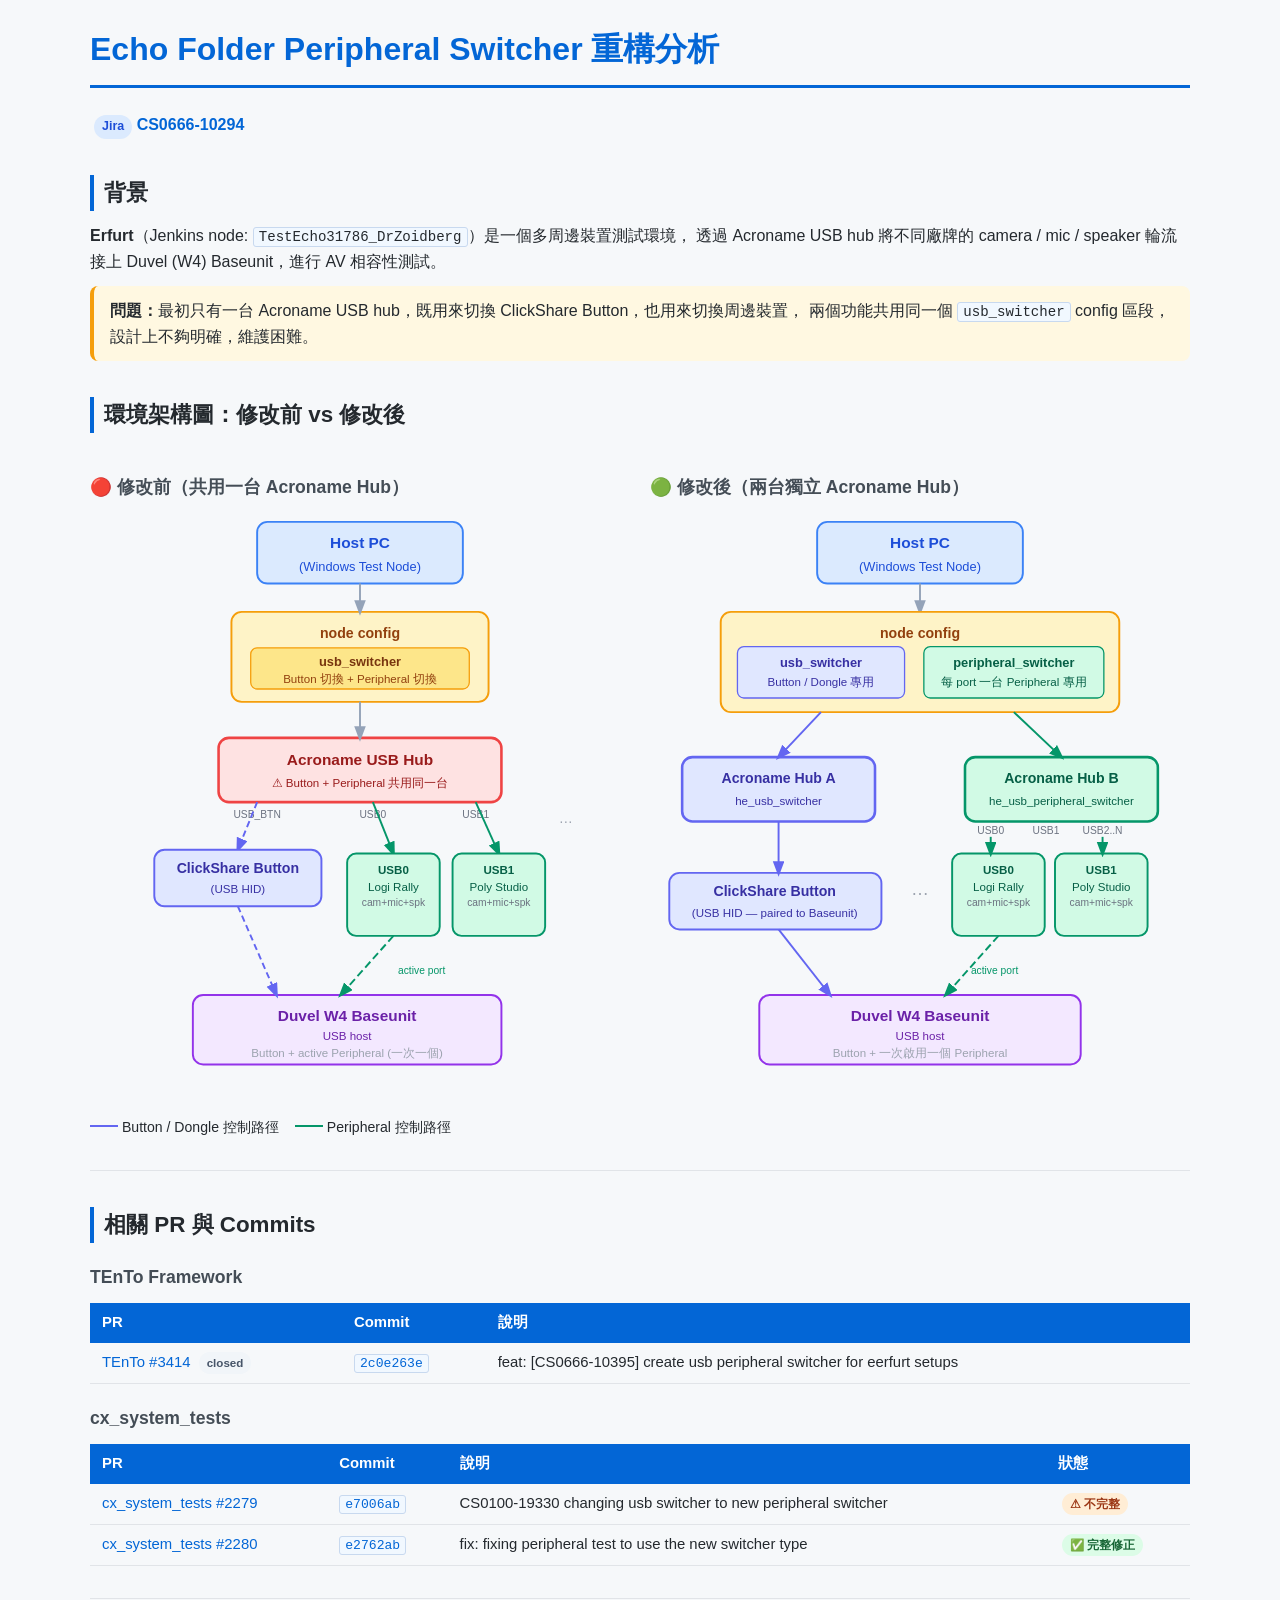
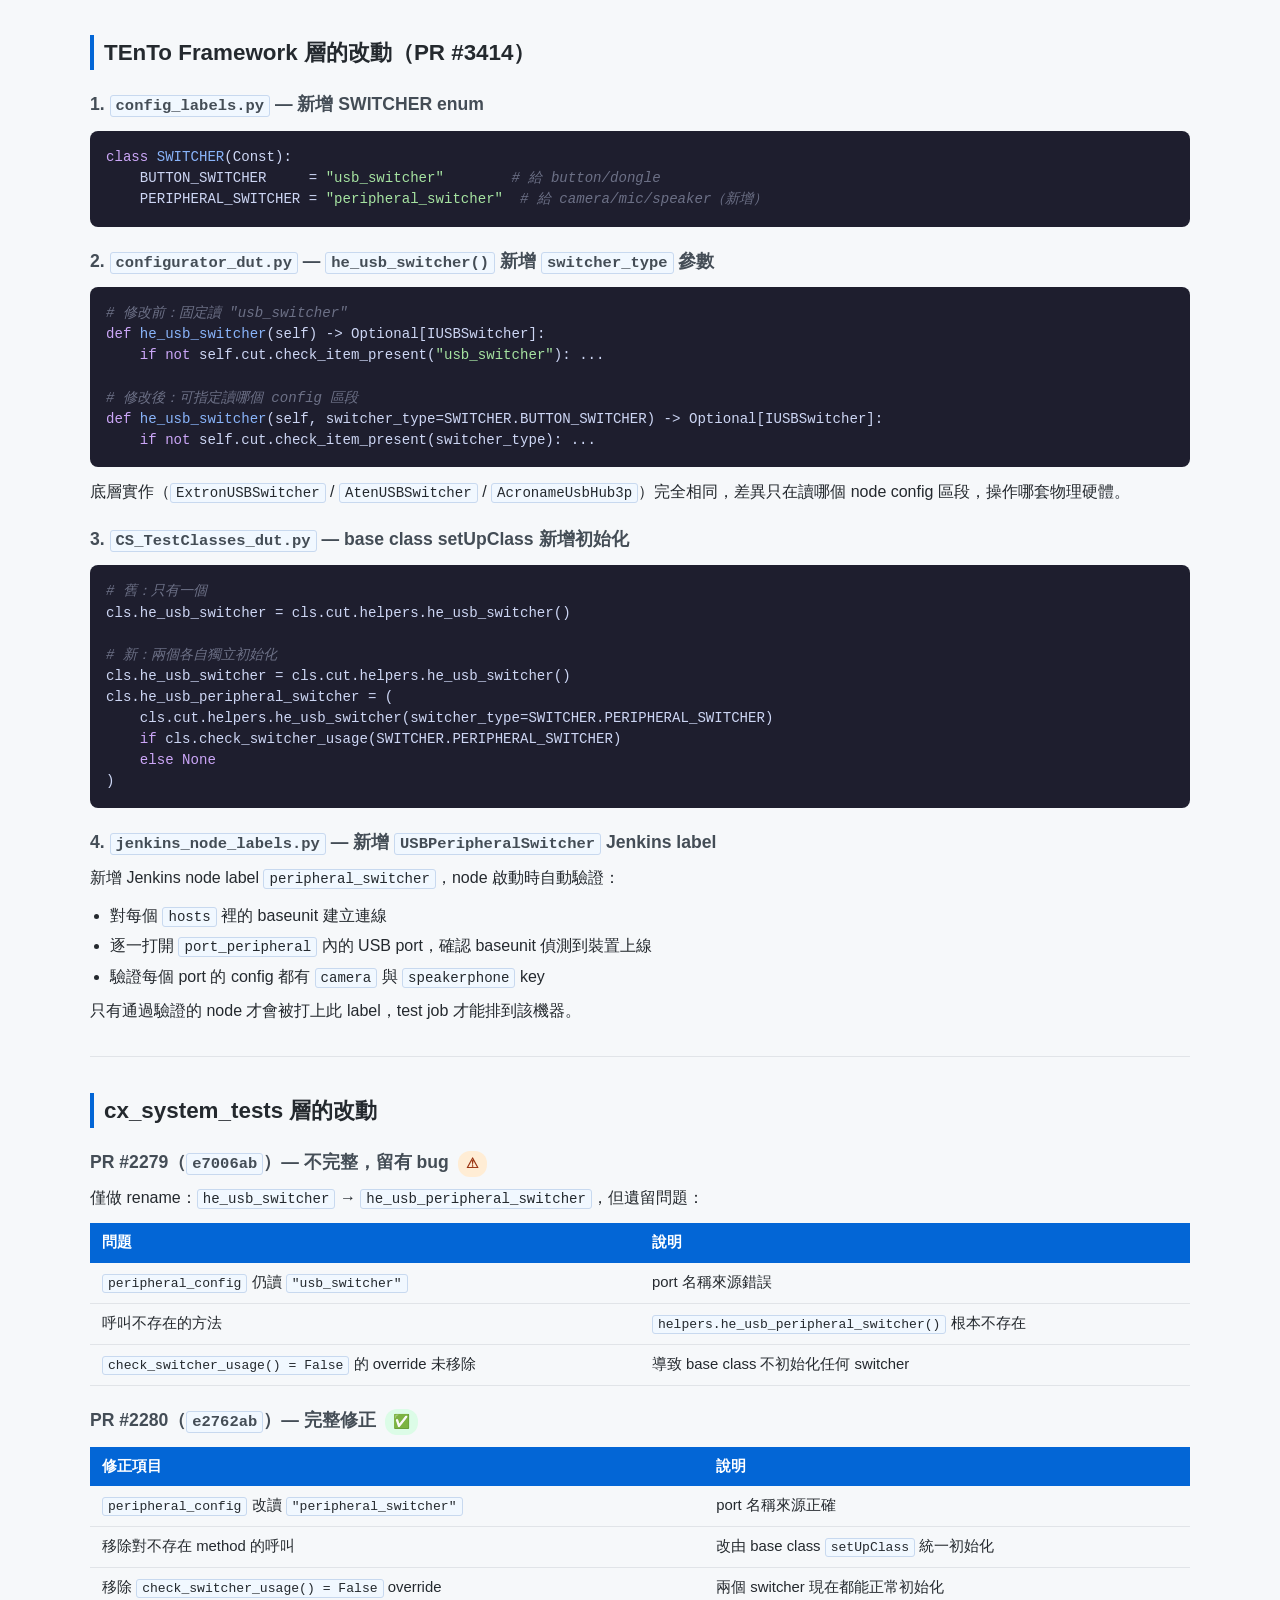
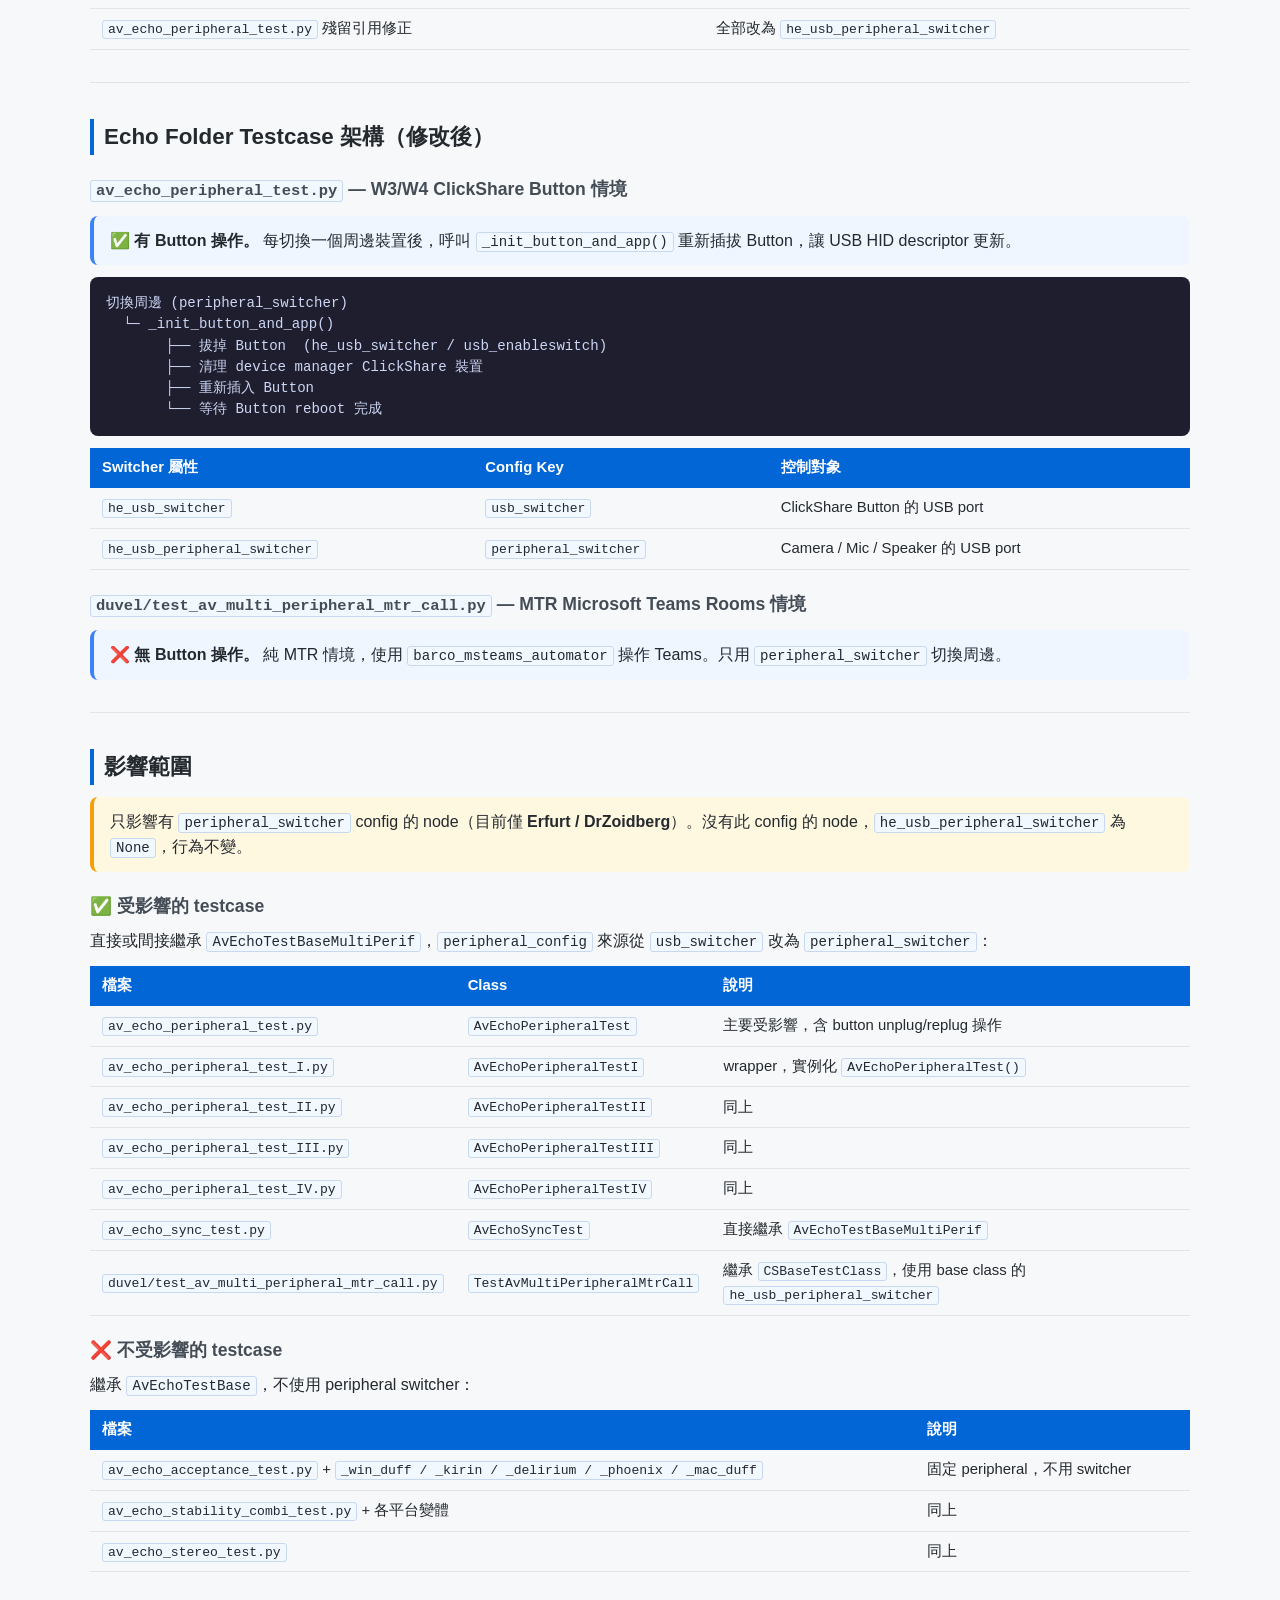
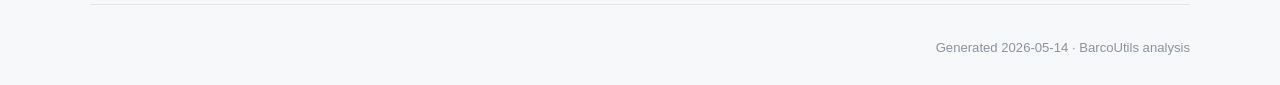
==== doc/Echo_Erfurt.html @ 79c42130 "add doc folder with Echo Erfurt peripheral switcher analysis" ====
<!DOCTYPE html>
<html lang="zh-Hant">
<head>
<meta charset="UTF-8">
<meta name="viewport" content="width=device-width, initial-scale=1.0">
<title>Echo Folder Peripheral Switcher 重構分析</title>
<style>
  * { box-sizing: border-box; margin: 0; padding: 0; }
  body { font-family: -apple-system, BlinkMacSystemFont, "Segoe UI", Roboto, sans-serif; background: #f6f8fa; color: #24292e; line-height: 1.6; padding: 24px; }
  .container { max-width: 1100px; margin: 0 auto; }
  h1 { font-size: 2rem; font-weight: 700; border-bottom: 3px solid #0366d6; padding-bottom: 10px; margin-bottom: 24px; color: #0366d6; }
  h2 { font-size: 1.4rem; font-weight: 600; margin: 36px 0 12px; color: #24292e; border-left: 4px solid #0366d6; padding-left: 10px; }
  h3 { font-size: 1.1rem; font-weight: 600; margin: 20px 0 8px; color: #444d56; }
  p { margin-bottom: 10px; }
  a { color: #0366d6; text-decoration: none; }
  a:hover { text-decoration: underline; }
  code { font-family: "SFMono-Regular", Consolas, monospace; background: #f1f8ff; border: 1px solid #c8d9ef; border-radius: 3px; padding: 1px 5px; font-size: 0.88em; }
  pre { background: #1e1e2e; color: #cdd6f4; border-radius: 8px; padding: 16px; overflow-x: auto; margin: 12px 0; font-size: 0.88em; line-height: 1.5; }
  pre code { background: none; border: none; color: inherit; padding: 0; font-size: inherit; }
  .kw { color: #cba6f7; } .cm { color: #6c7086; font-style: italic; } .st { color: #a6e3a1; } .fn { color: #89b4fa; }

  /* Tables */
  table { width: 100%; border-collapse: collapse; margin: 12px 0; font-size: 0.93em; }
  th { background: #0366d6; color: #fff; padding: 8px 12px; text-align: left; }
  td { padding: 8px 12px; border-bottom: 1px solid #e1e4e8; }
  tr:nth-child(even) td { background: #f6f8fa; }
  tr:hover td { background: #f0f4f8; }

  /* Badges */
  .badge { display: inline-block; padding: 2px 8px; border-radius: 12px; font-size: 0.78em; font-weight: 600; margin-left: 4px; }
  .badge-blue { background: #dbeafe; color: #1d4ed8; }
  .badge-green { background: #dcfce7; color: #166534; }
  .badge-red { background: #fee2e2; color: #991b1b; }
  .badge-orange { background: #ffedd5; color: #9a3412; }
  .badge-gray { background: #f1f5f9; color: #475569; }

  /* Alert boxes */
  .alert { border-radius: 8px; padding: 12px 16px; margin: 12px 0; border-left: 4px solid; }
  .alert-warn { background: #fff8e1; border-color: #f59e0b; }
  .alert-info { background: #eff6ff; border-color: #3b82f6; }
  .alert-success { background: #f0fdf4; border-color: #22c55e; }
  .alert-error { background: #fef2f2; border-color: #ef4444; }

  hr { border: none; border-top: 1px solid #e1e4e8; margin: 32px 0; }

  /* Diagram wrapper */
  .diagram-row { display: flex; gap: 20px; margin: 20px 0; flex-wrap: wrap; }
  .diagram-box { flex: 1; min-width: 300px; }

  /* SVG diagrams */
  svg text { font-family: -apple-system, BlinkMacSystemFont, "Segoe UI", Roboto, sans-serif; }
</style>
</head>
<body>
<div class="container">

<h1>Echo Folder Peripheral Switcher 重構分析</h1>
<p style="margin-bottom:20px;">
  <span class="badge badge-blue">Jira</span>
  <a href="https://barco-nv.atlassian.net/browse/CS0666-10294" target="_blank"><strong>CS0666-10294</strong></a>
</p>

<!-- ═══════════════════════════════════════════════════════ BACKGROUND -->
<h2>背景</h2>
<p>
  <strong>Erfurt</strong>（Jenkins node: <code>TestEcho31786_DrZoidberg</code>）是一個多周邊裝置測試環境，
  透過 Acroname USB hub 將不同廠牌的 camera / mic / speaker 輪流接上 Duvel (W4) Baseunit，進行 AV 相容性測試。
</p>
<div class="alert alert-warn">
  <strong>問題：</strong>最初只有一台 Acroname USB hub，既用來切換 ClickShare Button，也用來切換周邊裝置，
  兩個功能共用同一個 <code>usb_switcher</code> config 區段，設計上不夠明確，維護困難。
</div>

<!-- ═══════════════════════════════════════════════════════ DIAGRAMS -->
<h2>環境架構圖：修改前 vs 修改後</h2>
<div class="diagram-row">

  <!-- OLD -->
  <div class="diagram-box">
    <h3>🔴 修改前（共用一台 Acroname Hub）</h3>
    <svg width="100%" viewBox="0 0 420 450" xmlns="http://www.w3.org/2000/svg">
      <defs>
        <marker id="arr" markerWidth="8" markerHeight="8" refX="6" refY="3" orient="auto"><path d="M0,0 L0,6 L8,3 z" fill="#94a3b8"/></marker>
        <marker id="arr2" markerWidth="8" markerHeight="8" refX="6" refY="3" orient="auto"><path d="M0,0 L0,6 L8,3 z" fill="#6366f1"/></marker>
        <marker id="arr3" markerWidth="8" markerHeight="8" refX="6" refY="3" orient="auto"><path d="M0,0 L0,6 L8,3 z" fill="#059669"/></marker>
      </defs>

      <!-- Host PC -->
      <rect x="130" y="10" width="160" height="48" rx="8" fill="#dbeafe" stroke="#3b82f6" stroke-width="1.5"/>
      <text x="210" y="30" text-anchor="middle" font-size="12" font-weight="600" fill="#1d4ed8">Host PC</text>
      <text x="210" y="48" text-anchor="middle" font-size="10" fill="#1d4ed8">(Windows Test Node)</text>

      <!-- Node Config -->
      <rect x="110" y="80" width="200" height="70" rx="8" fill="#fef3c7" stroke="#f59e0b" stroke-width="1.5"/>
      <text x="210" y="100" text-anchor="middle" font-size="11" font-weight="600" fill="#92400e">node config</text>
      <rect x="125" y="108" width="170" height="32" rx="5" fill="#fde68a" stroke="#f59e0b" stroke-width="1"/>
      <text x="210" y="122" text-anchor="middle" font-size="10" font-weight="700" fill="#78350f">usb_switcher</text>
      <text x="210" y="135" text-anchor="middle" font-size="9" fill="#92400e">Button 切換 + Peripheral 切換</text>
      <line x1="210" y1="58" x2="210" y2="80" stroke="#94a3b8" stroke-width="1.5" marker-end="url(#arr)"/>

      <!-- Acroname Hub (shared) -->
      <rect x="100" y="178" width="220" height="50" rx="8" fill="#fee2e2" stroke="#ef4444" stroke-width="2"/>
      <text x="210" y="199" text-anchor="middle" font-size="12" font-weight="700" fill="#991b1b">Acroname USB Hub</text>
      <text x="210" y="216" text-anchor="middle" font-size="9" fill="#991b1b">⚠ Button + Peripheral 共用同一台</text>
      <line x1="210" y1="150" x2="210" y2="178" stroke="#94a3b8" stroke-width="1.5" marker-end="url(#arr)"/>

      <!-- Port labels on hub -->
      <text x="130" y="240" text-anchor="middle" font-size="8" fill="#6b7280">USB_BTN</text>
      <text x="220" y="240" text-anchor="middle" font-size="8" fill="#6b7280">USB0</text>
      <text x="300" y="240" text-anchor="middle" font-size="8" fill="#6b7280">USB1</text>
      <text x="370" y="244" text-anchor="middle" font-size="11" fill="#9ca3af">…</text>

      <!-- Hub -> Button -->
      <line x1="130" y1="228" x2="115" y2="265" stroke="#6366f1" stroke-width="1.5" stroke-dasharray="5,3" marker-end="url(#arr2)"/>
      <!-- Hub -> USB0 -->
      <line x1="220" y1="228" x2="236" y2="268" stroke="#059669" stroke-width="1.5" marker-end="url(#arr3)"/>
      <!-- Hub -> USB1 -->
      <line x1="300" y1="228" x2="318" y2="268" stroke="#059669" stroke-width="1.5" marker-end="url(#arr3)"/>

      <!-- ClickShare Button -->
      <rect x="50" y="265" width="130" height="44" rx="8" fill="#e0e7ff" stroke="#6366f1" stroke-width="1.5"/>
      <text x="115" y="283" text-anchor="middle" font-size="11" font-weight="600" fill="#3730a3">ClickShare Button</text>
      <text x="115" y="299" text-anchor="middle" font-size="9" fill="#3730a3">(USB HID)</text>

      <!-- Peripheral USB0 — Logi Rally -->
      <rect x="200" y="268" width="72" height="64" rx="7" fill="#d1fae5" stroke="#059669" stroke-width="1.5"/>
      <text x="236" y="284" text-anchor="middle" font-size="9" font-weight="700" fill="#065f46">USB0</text>
      <text x="236" y="297" text-anchor="middle" font-size="9" fill="#065f46">Logi Rally</text>
      <text x="236" y="309" text-anchor="middle" font-size="8" fill="#6b7280">cam+mic+spk</text>

      <!-- Peripheral USB1 — Poly Studio -->
      <rect x="282" y="268" width="72" height="64" rx="7" fill="#d1fae5" stroke="#059669" stroke-width="1.5"/>
      <text x="318" y="284" text-anchor="middle" font-size="9" font-weight="700" fill="#065f46">USB1</text>
      <text x="318" y="297" text-anchor="middle" font-size="9" fill="#065f46">Poly Studio</text>
      <text x="318" y="309" text-anchor="middle" font-size="8" fill="#6b7280">cam+mic+spk</text>

      <!-- Duvel Baseunit -->
      <rect x="80" y="378" width="240" height="54" rx="8" fill="#f3e8ff" stroke="#9333ea" stroke-width="1.5"/>
      <text x="200" y="398" text-anchor="middle" font-size="12" font-weight="600" fill="#6b21a8">Duvel W4 Baseunit</text>
      <text x="200" y="413" text-anchor="middle" font-size="9" fill="#6b21a8">USB host</text>
      <text x="200" y="426" text-anchor="middle" font-size="9" fill="#9ca3af">Button + active Peripheral (一次一個)</text>

      <!-- Button -> Duvel -->
      <line x1="115" y1="309" x2="145" y2="378" stroke="#6366f1" stroke-width="1.5" stroke-dasharray="5,3" marker-end="url(#arr2)"/>
      <!-- Active Peripheral -> Duvel (only one at a time) -->
      <line x1="236" y1="332" x2="195" y2="378" stroke="#059669" stroke-width="1.5" stroke-dasharray="6,3" marker-end="url(#arr3)"/>
      <text x="258" y="362" text-anchor="middle" font-size="8" fill="#059669">active port</text>
    </svg>
  </div>

  <!-- NEW -->
  <div class="diagram-box">
    <h3>🟢 修改後（兩台獨立 Acroname Hub）</h3>
    <svg width="100%" viewBox="0 0 420 450" xmlns="http://www.w3.org/2000/svg">
      <defs>
        <marker id="arrN" markerWidth="8" markerHeight="8" refX="6" refY="3" orient="auto"><path d="M0,0 L0,6 L8,3 z" fill="#94a3b8"/></marker>
        <marker id="arrB" markerWidth="8" markerHeight="8" refX="6" refY="3" orient="auto"><path d="M0,0 L0,6 L8,3 z" fill="#6366f1"/></marker>
        <marker id="arrP" markerWidth="8" markerHeight="8" refX="6" refY="3" orient="auto"><path d="M0,0 L0,6 L8,3 z" fill="#059669"/></marker>
      </defs>

      <!-- Host PC -->
      <rect x="130" y="10" width="160" height="48" rx="8" fill="#dbeafe" stroke="#3b82f6" stroke-width="1.5"/>
      <text x="210" y="30" text-anchor="middle" font-size="12" font-weight="600" fill="#1d4ed8">Host PC</text>
      <text x="210" y="48" text-anchor="middle" font-size="10" fill="#1d4ed8">(Windows Test Node)</text>
      <line x1="210" y1="58" x2="210" y2="80" stroke="#94a3b8" stroke-width="1.5" marker-end="url(#arrN)"/>

      <!-- Node Config box -->
      <rect x="55" y="80" width="310" height="78" rx="8" fill="#fef3c7" stroke="#f59e0b" stroke-width="1.5"/>
      <text x="210" y="100" text-anchor="middle" font-size="11" font-weight="600" fill="#92400e">node config</text>
      <rect x="68" y="107" width="130" height="40" rx="5" fill="#e0e7ff" stroke="#6366f1" stroke-width="1"/>
      <text x="133" y="123" text-anchor="middle" font-size="10" font-weight="700" fill="#3730a3">usb_switcher</text>
      <text x="133" y="138" text-anchor="middle" font-size="9" fill="#3730a3">Button / Dongle 專用</text>
      <rect x="213" y="107" width="140" height="40" rx="5" fill="#d1fae5" stroke="#059669" stroke-width="1"/>
      <text x="283" y="123" text-anchor="middle" font-size="10" font-weight="700" fill="#065f46">peripheral_switcher</text>
      <text x="283" y="138" text-anchor="middle" font-size="9" fill="#065f46">每 port 一台 Peripheral 專用</text>

      <!-- Button Hub -->
      <rect x="25" y="193" width="150" height="50" rx="8" fill="#e0e7ff" stroke="#6366f1" stroke-width="2"/>
      <text x="100" y="213" text-anchor="middle" font-size="11" font-weight="700" fill="#3730a3">Acroname Hub A</text>
      <text x="100" y="230" text-anchor="middle" font-size="9" fill="#3730a3">he_usb_switcher</text>
      <line x1="133" y1="158" x2="100" y2="193" stroke="#6366f1" stroke-width="1.5" marker-end="url(#arrB)"/>

      <!-- Peripheral Hub -->
      <rect x="245" y="193" width="150" height="50" rx="8" fill="#d1fae5" stroke="#059669" stroke-width="2"/>
      <text x="320" y="213" text-anchor="middle" font-size="11" font-weight="700" fill="#065f46">Acroname Hub B</text>
      <text x="320" y="230" text-anchor="middle" font-size="9" fill="#065f46">he_usb_peripheral_switcher</text>
      <line x1="283" y1="158" x2="320" y2="193" stroke="#059669" stroke-width="1.5" marker-end="url(#arrP)"/>

      <!-- Port label on hub B -->
      <text x="265" y="253" text-anchor="middle" font-size="8" fill="#6b7280">USB0</text>
      <text x="308" y="253" text-anchor="middle" font-size="8" fill="#6b7280">USB1</text>
      <text x="352" y="253" text-anchor="middle" font-size="8" fill="#6b7280">USB2..N</text>

      <!-- ClickShare Button -->
      <rect x="15" y="283" width="165" height="44" rx="8" fill="#e0e7ff" stroke="#6366f1" stroke-width="1.5"/>
      <text x="97" y="301" text-anchor="middle" font-size="11" font-weight="600" fill="#3730a3">ClickShare Button</text>
      <text x="97" y="317" text-anchor="middle" font-size="9" fill="#3730a3">(USB HID — paired to Baseunit)</text>
      <line x1="100" y1="243" x2="100" y2="283" stroke="#6366f1" stroke-width="1.5" marker-end="url(#arrB)"/>

      <!-- Peripheral USB0 — Logi Rally -->
      <rect x="235" y="268" width="72" height="64" rx="7" fill="#d1fae5" stroke="#059669" stroke-width="1.5"/>
      <text x="271" y="284" text-anchor="middle" font-size="9" font-weight="700" fill="#065f46">USB0</text>
      <text x="271" y="297" text-anchor="middle" font-size="9" fill="#065f46">Logi Rally</text>
      <text x="271" y="309" text-anchor="middle" font-size="8" fill="#6b7280">cam+mic+spk</text>
      <line x1="265" y1="255" x2="265" y2="268" stroke="#059669" stroke-width="1.5" marker-end="url(#arrP)"/>

      <!-- Peripheral USB1 — Poly Studio -->
      <rect x="315" y="268" width="72" height="64" rx="7" fill="#d1fae5" stroke="#059669" stroke-width="1.5"/>
      <text x="351" y="284" text-anchor="middle" font-size="9" font-weight="700" fill="#065f46">USB1</text>
      <text x="351" y="297" text-anchor="middle" font-size="9" fill="#065f46">Poly Studio</text>
      <text x="351" y="309" text-anchor="middle" font-size="8" fill="#6b7280">cam+mic+spk</text>
      <!-- dots for more ports -->
      <text x="210" y="300" text-anchor="middle" font-size="14" fill="#9ca3af">…</text>
      <line x1="352" y1="255" x2="352" y2="268" stroke="#059669" stroke-width="1.5" marker-end="url(#arrP)"/>

      <!-- Duvel Baseunit -->
      <rect x="85" y="378" width="250" height="54" rx="8" fill="#f3e8ff" stroke="#9333ea" stroke-width="1.5"/>
      <text x="210" y="398" text-anchor="middle" font-size="12" font-weight="600" fill="#6b21a8">Duvel W4 Baseunit</text>
      <text x="210" y="413" text-anchor="middle" font-size="9" fill="#6b21a8">USB host</text>
      <text x="210" y="426" text-anchor="middle" font-size="9" fill="#9ca3af">Button + 一次啟用一個 Peripheral</text>

      <!-- Button -> Duvel -->
      <line x1="100" y1="327" x2="140" y2="378" stroke="#6366f1" stroke-width="1.5" marker-end="url(#arrB)"/>
      <!-- Active Peripheral -> Duvel (only one at a time) -->
      <line x1="271" y1="332" x2="230" y2="378" stroke="#059669" stroke-width="1.5" stroke-dasharray="6,3" marker-end="url(#arrP)"/>
      <text x="268" y="362" text-anchor="middle" font-size="8" fill="#059669">active port</text>
    </svg>
  </div>
</div>

<!-- Legend -->
<div style="display:flex; gap:16px; flex-wrap:wrap; font-size:0.88em; margin-bottom:8px;">
  <span><svg width="28" height="12"><line x1="0" y1="6" x2="28" y2="6" stroke="#6366f1" stroke-width="2"/></svg> Button / Dongle 控制路徑</span>
  <span><svg width="28" height="12"><line x1="0" y1="6" x2="28" y2="6" stroke="#059669" stroke-width="2"/></svg> Peripheral 控制路徑</span>
</div>

<hr>

<!-- ═══════════════════════════════════════════════════════ PRS -->
<h2>相關 PR 與 Commits</h2>

<h3>TEnTo Framework</h3>
<table>
  <tr><th>PR</th><th>Commit</th><th>說明</th></tr>
  <tr>
    <td><a href="https://github.com/barcoclickshare/TEnTo/pull/3414">TEnTo #3414</a> <span class="badge badge-gray">closed</span></td>
    <td><a href="https://github.com/barcoclickshare/TEnTo/commit/2c0e263e"><code>2c0e263e</code></a></td>
    <td>feat: [CS0666-10395] create usb peripheral switcher for eerfurt setups</td>
  </tr>
</table>

<h3>cx_system_tests</h3>
<table>
  <tr><th>PR</th><th>Commit</th><th>說明</th><th>狀態</th></tr>
  <tr>
    <td><a href="https://github.com/barcoclickshare/cx_system_tests/pull/2279">cx_system_tests #2279</a></td>
    <td><a href="https://github.com/barcoclickshare/cx_system_tests/commit/e7006ab012d8211ef48d247fb9a8ee2214b03953"><code>e7006ab</code></a></td>
    <td>CS0100-19330 changing usb switcher to new peripheral switcher</td>
    <td><span class="badge badge-orange">⚠ 不完整</span></td>
  </tr>
  <tr>
    <td><a href="https://github.com/barcoclickshare/cx_system_tests/pull/2280">cx_system_tests #2280</a></td>
    <td><a href="https://github.com/barcoclickshare/cx_system_tests/commit/e2762ab95d922cf874050b2f19875c3dfbf053f4"><code>e2762ab</code></a></td>
    <td>fix: fixing peripheral test to use the new switcher type</td>
    <td><span class="badge badge-green">✅ 完整修正</span></td>
  </tr>
</table>

<hr>

<!-- ═══════════════════════════════════════════════════════ TENTO -->
<h2>TEnTo Framework 層的改動（PR #3414）</h2>

<h3>1. <code>config_labels.py</code> — 新增 SWITCHER enum</h3>
<pre><code><span class="kw">class</span> <span class="fn">SWITCHER</span>(Const):
    BUTTON_SWITCHER     = <span class="st">"usb_switcher"</span>        <span class="cm"># 給 button/dongle</span>
    PERIPHERAL_SWITCHER = <span class="st">"peripheral_switcher"</span>  <span class="cm"># 給 camera/mic/speaker（新增）</span></code></pre>

<h3>2. <code>configurator_dut.py</code> — <code>he_usb_switcher()</code> 新增 <code>switcher_type</code> 參數</h3>
<pre><code><span class="cm"># 修改前：固定讀 "usb_switcher"</span>
<span class="kw">def</span> <span class="fn">he_usb_switcher</span>(self) -> Optional[IUSBSwitcher]:
    <span class="kw">if not</span> self.cut.check_item_present(<span class="st">"usb_switcher"</span>): ...

<span class="cm"># 修改後：可指定讀哪個 config 區段</span>
<span class="kw">def</span> <span class="fn">he_usb_switcher</span>(self, switcher_type=SWITCHER.BUTTON_SWITCHER) -> Optional[IUSBSwitcher]:
    <span class="kw">if not</span> self.cut.check_item_present(switcher_type): ...</code></pre>
<p>底層實作（<code>ExtronUSBSwitcher</code> / <code>AtenUSBSwitcher</code> / <code>AcronameUsbHub3p</code>）完全相同，差異只在讀哪個 node config 區段，操作哪套物理硬體。</p>

<h3>3. <code>CS_TestClasses_dut.py</code> — base class setUpClass 新增初始化</h3>
<pre><code><span class="cm"># 舊：只有一個</span>
cls.he_usb_switcher = cls.cut.helpers.he_usb_switcher()

<span class="cm"># 新：兩個各自獨立初始化</span>
cls.he_usb_switcher = cls.cut.helpers.he_usb_switcher()
cls.he_usb_peripheral_switcher = (
    cls.cut.helpers.he_usb_switcher(switcher_type=SWITCHER.PERIPHERAL_SWITCHER)
    <span class="kw">if</span> cls.check_switcher_usage(SWITCHER.PERIPHERAL_SWITCHER)
    <span class="kw">else</span> <span class="kw">None</span>
)</code></pre>

<h3>4. <code>jenkins_node_labels.py</code> — 新增 <code>USBPeripheralSwitcher</code> Jenkins label</h3>
<p>新增 Jenkins node label <code>peripheral_switcher</code>，node 啟動時自動驗證：</p>
<ul style="margin: 6px 0 6px 20px; line-height:1.9;">
  <li>對每個 <code>hosts</code> 裡的 baseunit 建立連線</li>
  <li>逐一打開 <code>port_peripheral</code> 內的 USB port，確認 baseunit 偵測到裝置上線</li>
  <li>驗證每個 port 的 config 都有 <code>camera</code> 與 <code>speakerphone</code> key</li>
</ul>
<p>只有通過驗證的 node 才會被打上此 label，test job 才能排到該機器。</p>

<hr>

<!-- ═══════════════════════════════════════════════════════ CX -->
<h2>cx_system_tests 層的改動</h2>

<h3>PR #2279（<code>e7006ab</code>）— 不完整，留有 bug <span class="badge badge-orange">⚠</span></h3>
<p>僅做 rename：<code>he_usb_switcher</code> → <code>he_usb_peripheral_switcher</code>，但遺留問題：</p>
<table>
  <tr><th>問題</th><th>說明</th></tr>
  <tr><td><code>peripheral_config</code> 仍讀 <code>"usb_switcher"</code></td><td>port 名稱來源錯誤</td></tr>
  <tr><td>呼叫不存在的方法</td><td><code>helpers.he_usb_peripheral_switcher()</code> 根本不存在</td></tr>
  <tr><td><code>check_switcher_usage() = False</code> 的 override 未移除</td><td>導致 base class 不初始化任何 switcher</td></tr>
</table>

<h3>PR #2280（<code>e2762ab</code>）— 完整修正 <span class="badge badge-green">✅</span></h3>
<table>
  <tr><th>修正項目</th><th>說明</th></tr>
  <tr><td><code>peripheral_config</code> 改讀 <code>"peripheral_switcher"</code></td><td>port 名稱來源正確</td></tr>
  <tr><td>移除對不存在 method 的呼叫</td><td>改由 base class <code>setUpClass</code> 統一初始化</td></tr>
  <tr><td>移除 <code>check_switcher_usage() = False</code> override</td><td>兩個 switcher 現在都能正常初始化</td></tr>
  <tr><td><code>av_echo_peripheral_test.py</code> 殘留引用修正</td><td>全部改為 <code>he_usb_peripheral_switcher</code></td></tr>
</table>

<hr>

<!-- ═══════════════════════════════════════════════════════ TESTCASE ARCH -->
<h2>Echo Folder Testcase 架構（修改後）</h2>

<h3><code>av_echo_peripheral_test.py</code> — W3/W4 ClickShare Button 情境</h3>
<div class="alert alert-info"><strong>✅ 有 Button 操作。</strong> 每切換一個周邊裝置後，呼叫 <code>_init_button_and_app()</code> 重新插拔 Button，讓 USB HID descriptor 更新。</div>
<pre><code>切換周邊 (peripheral_switcher)
  └─ _init_button_and_app()
       ├── 拔掉 Button  (he_usb_switcher / usb_enableswitch)
       ├── 清理 device manager ClickShare 裝置
       ├── 重新插入 Button
       └── 等待 Button reboot 完成</code></pre>
<table>
  <tr><th>Switcher 屬性</th><th>Config Key</th><th>控制對象</th></tr>
  <tr><td><code>he_usb_switcher</code></td><td><code>usb_switcher</code></td><td>ClickShare Button 的 USB port</td></tr>
  <tr><td><code>he_usb_peripheral_switcher</code></td><td><code>peripheral_switcher</code></td><td>Camera / Mic / Speaker 的 USB port</td></tr>
</table>

<h3><code>duvel/test_av_multi_peripheral_mtr_call.py</code> — MTR Microsoft Teams Rooms 情境</h3>
<div class="alert alert-info"><strong>❌ 無 Button 操作。</strong> 純 MTR 情境，使用 <code>barco_msteams_automator</code> 操作 Teams。只用 <code>peripheral_switcher</code> 切換周邊。</div>

<hr>

<!-- ═══════════════════════════════════════════════════════ IMPACT -->
<h2>影響範圍</h2>
<div class="alert alert-warn">只影響有 <code>peripheral_switcher</code> config 的 node（目前僅 <strong>Erfurt / DrZoidberg</strong>）。沒有此 config 的 node，<code>he_usb_peripheral_switcher</code> 為 <code>None</code>，行為不變。</div>

<h3>✅ 受影響的 testcase</h3>
<p>直接或間接繼承 <code>AvEchoTestBaseMultiPerif</code>，<code>peripheral_config</code> 來源從 <code>usb_switcher</code> 改為 <code>peripheral_switcher</code>：</p>
<table>
  <tr><th>檔案</th><th>Class</th><th>說明</th></tr>
  <tr><td><code>av_echo_peripheral_test.py</code></td><td><code>AvEchoPeripheralTest</code></td><td>主要受影響，含 button unplug/replug 操作</td></tr>
  <tr><td><code>av_echo_peripheral_test_I.py</code></td><td><code>AvEchoPeripheralTestI</code></td><td>wrapper，實例化 <code>AvEchoPeripheralTest()</code></td></tr>
  <tr><td><code>av_echo_peripheral_test_II.py</code></td><td><code>AvEchoPeripheralTestII</code></td><td>同上</td></tr>
  <tr><td><code>av_echo_peripheral_test_III.py</code></td><td><code>AvEchoPeripheralTestIII</code></td><td>同上</td></tr>
  <tr><td><code>av_echo_peripheral_test_IV.py</code></td><td><code>AvEchoPeripheralTestIV</code></td><td>同上</td></tr>
  <tr><td><code>av_echo_sync_test.py</code></td><td><code>AvEchoSyncTest</code></td><td>直接繼承 <code>AvEchoTestBaseMultiPerif</code></td></tr>
  <tr><td><code>duvel/test_av_multi_peripheral_mtr_call.py</code></td><td><code>TestAvMultiPeripheralMtrCall</code></td><td>繼承 <code>CSBaseTestClass</code>，使用 base class 的 <code>he_usb_peripheral_switcher</code></td></tr>
</table>

<h3>❌ 不受影響的 testcase</h3>
<p>繼承 <code>AvEchoTestBase</code>，不使用 peripheral switcher：</p>
<table>
  <tr><th>檔案</th><th>說明</th></tr>
  <tr><td><code>av_echo_acceptance_test.py</code> + <code>_win_duff / _kirin / _delirium / _phoenix / _mac_duff</code></td><td>固定 peripheral，不用 switcher</td></tr>
  <tr><td><code>av_echo_stability_combi_test.py</code> + 各平台變體</td><td>同上</td></tr>
  <tr><td><code>av_echo_stereo_test.py</code></td><td>同上</td></tr>
</table>

<hr>
<p style="color:#8b949e; font-size:0.82em; text-align:right;">Generated 2026-05-14 · BarcoUtils analysis</p>
</div>
</body>
</html>
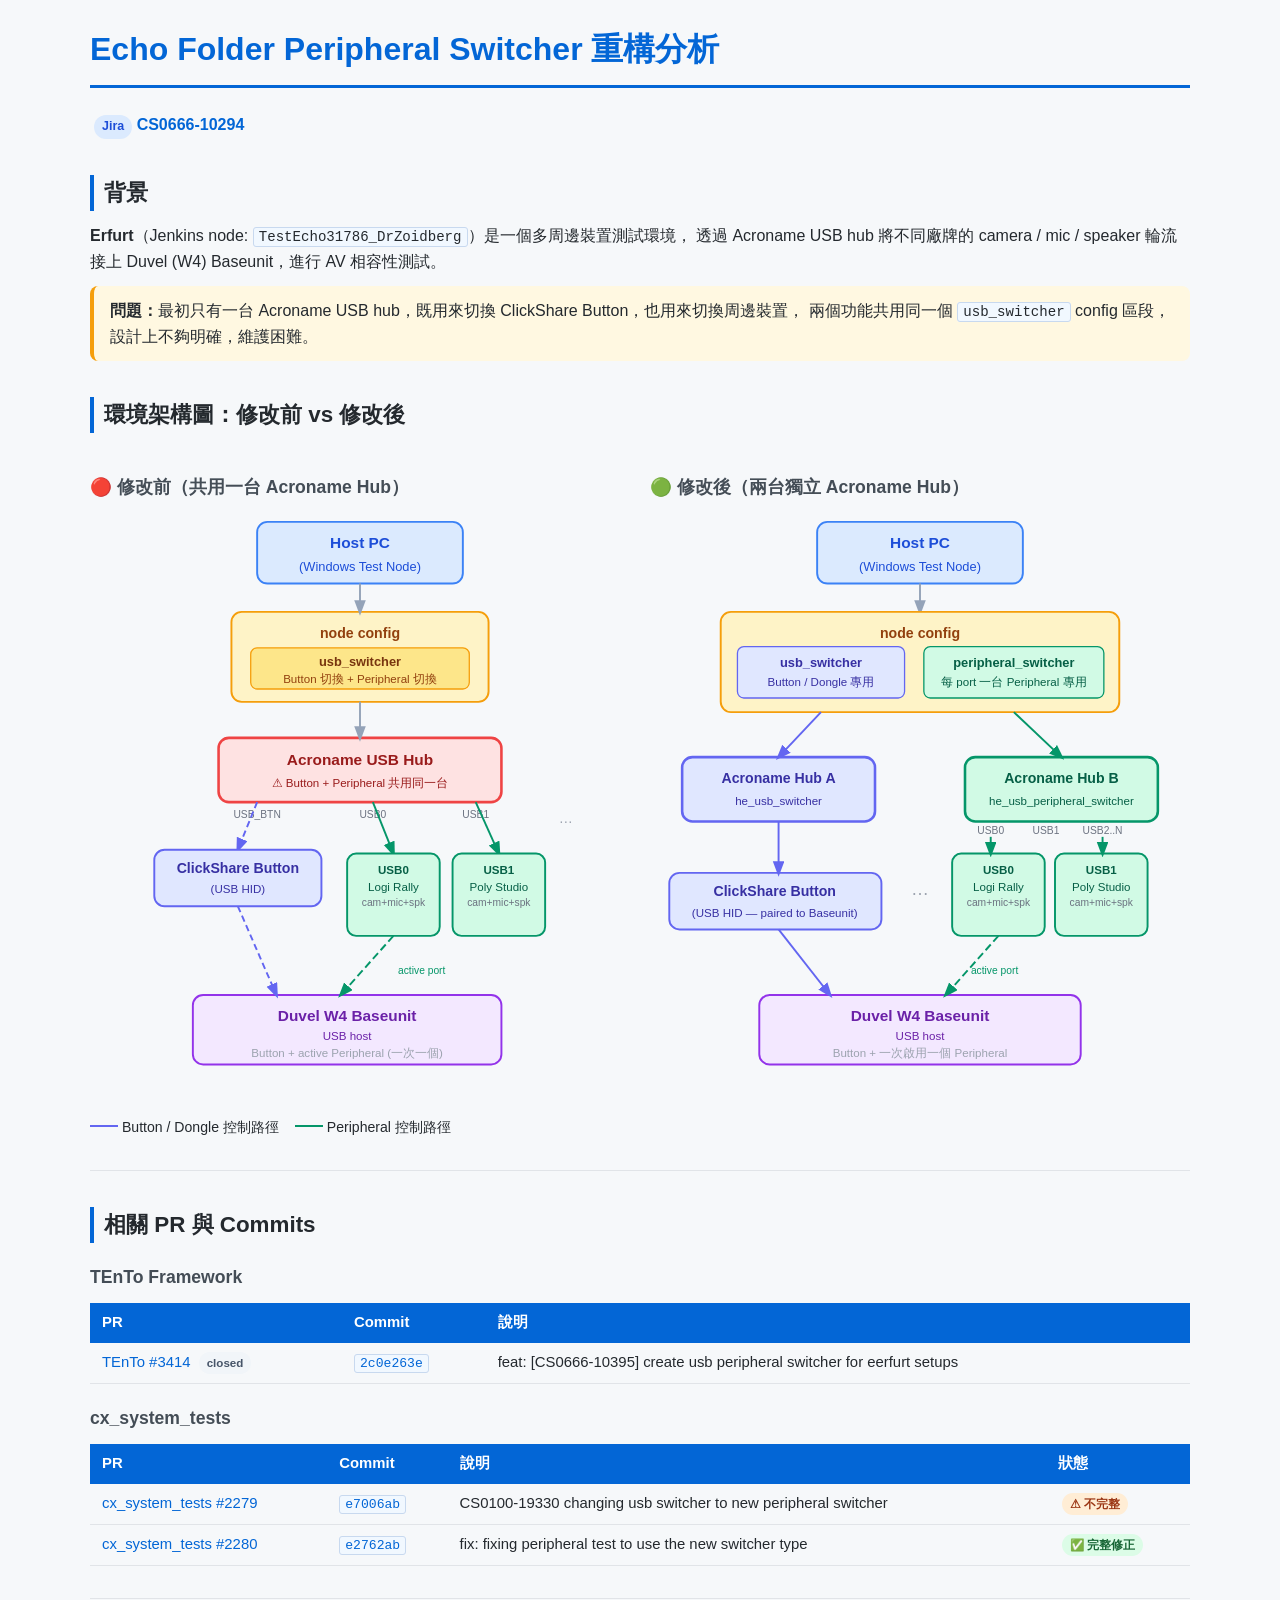
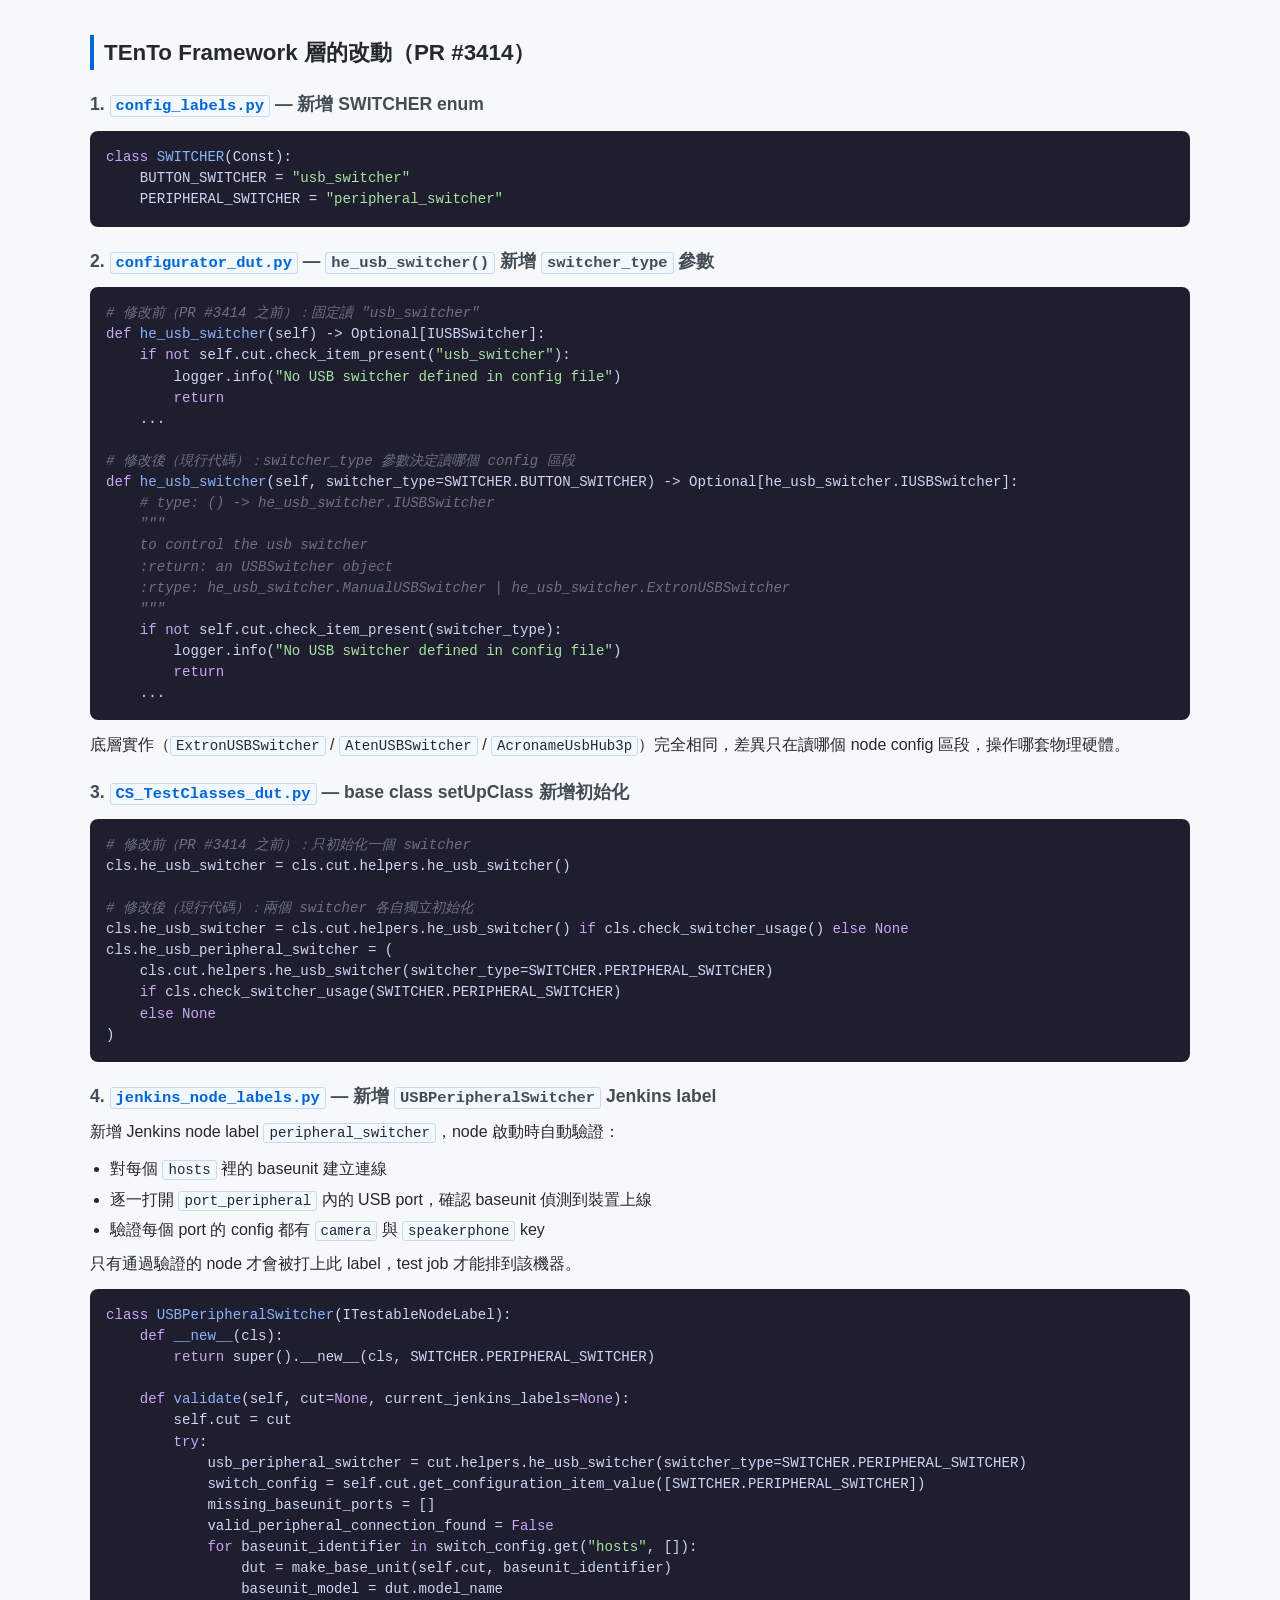
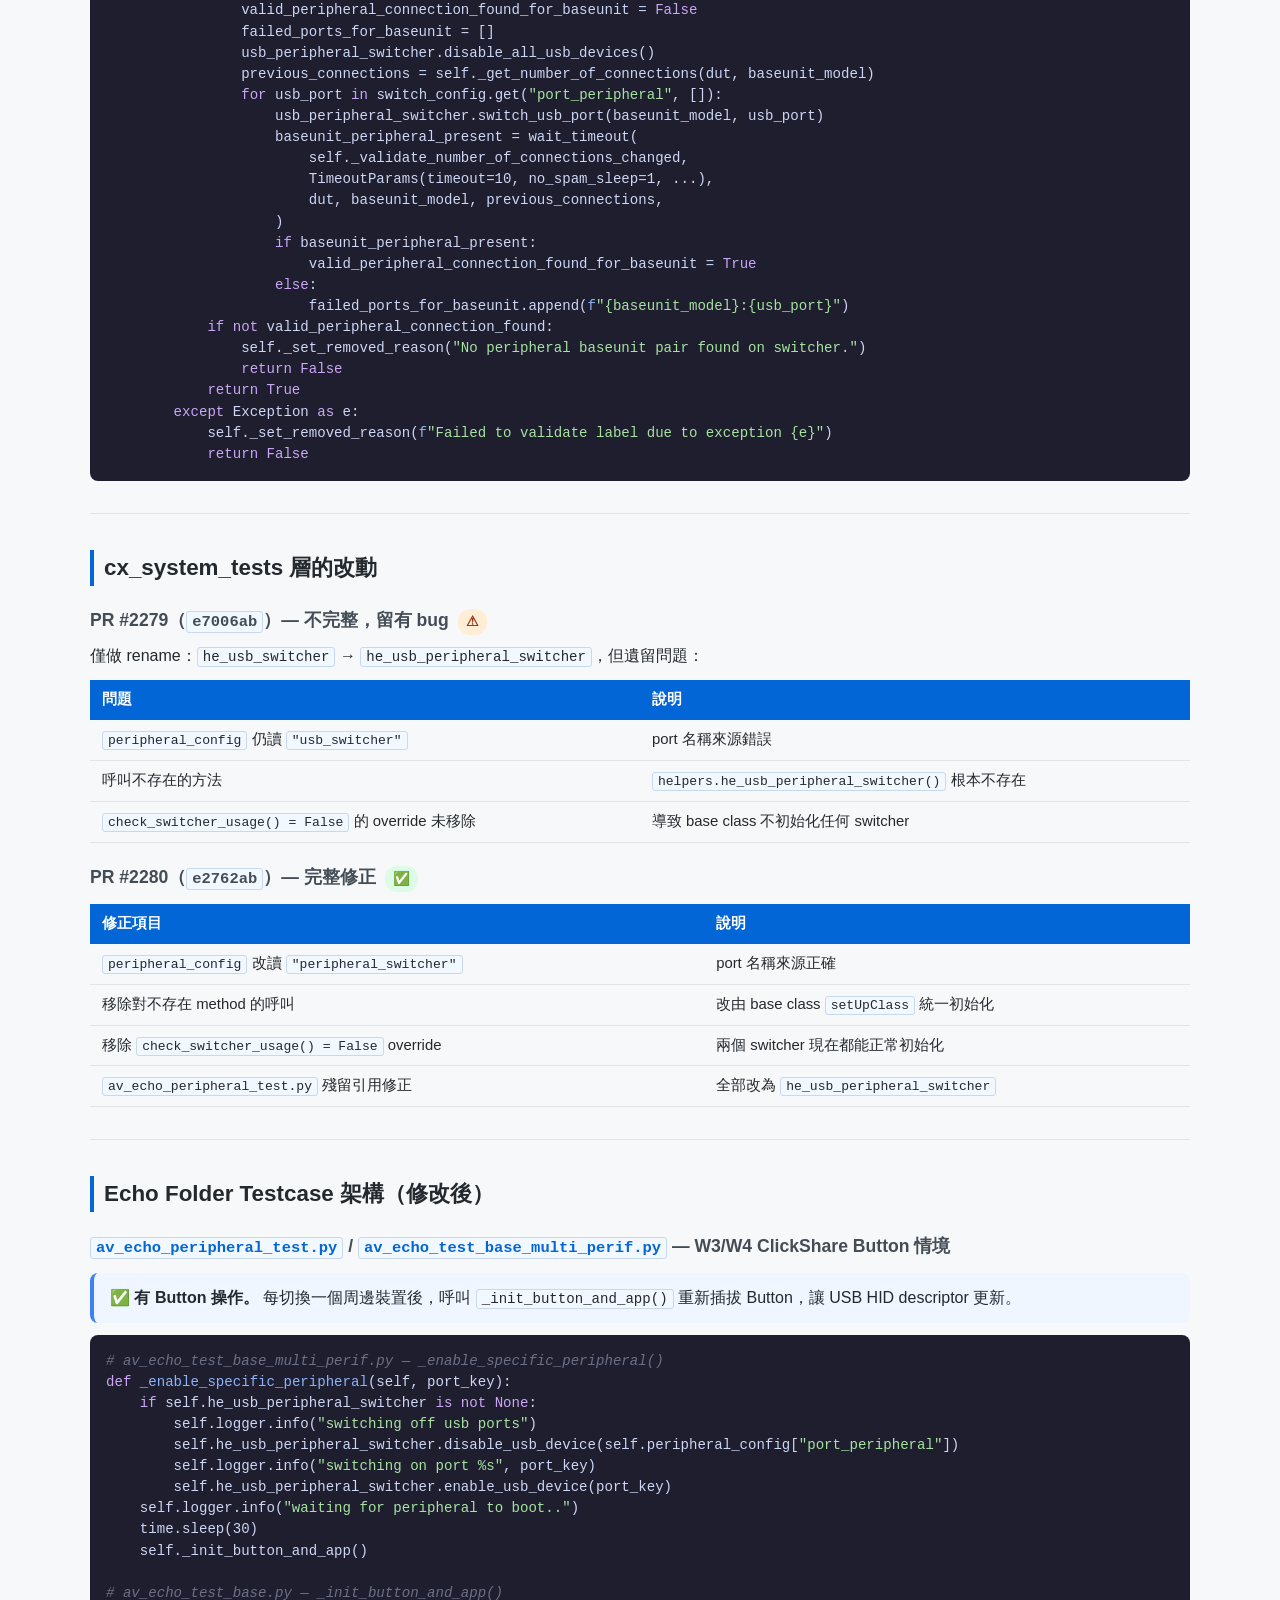
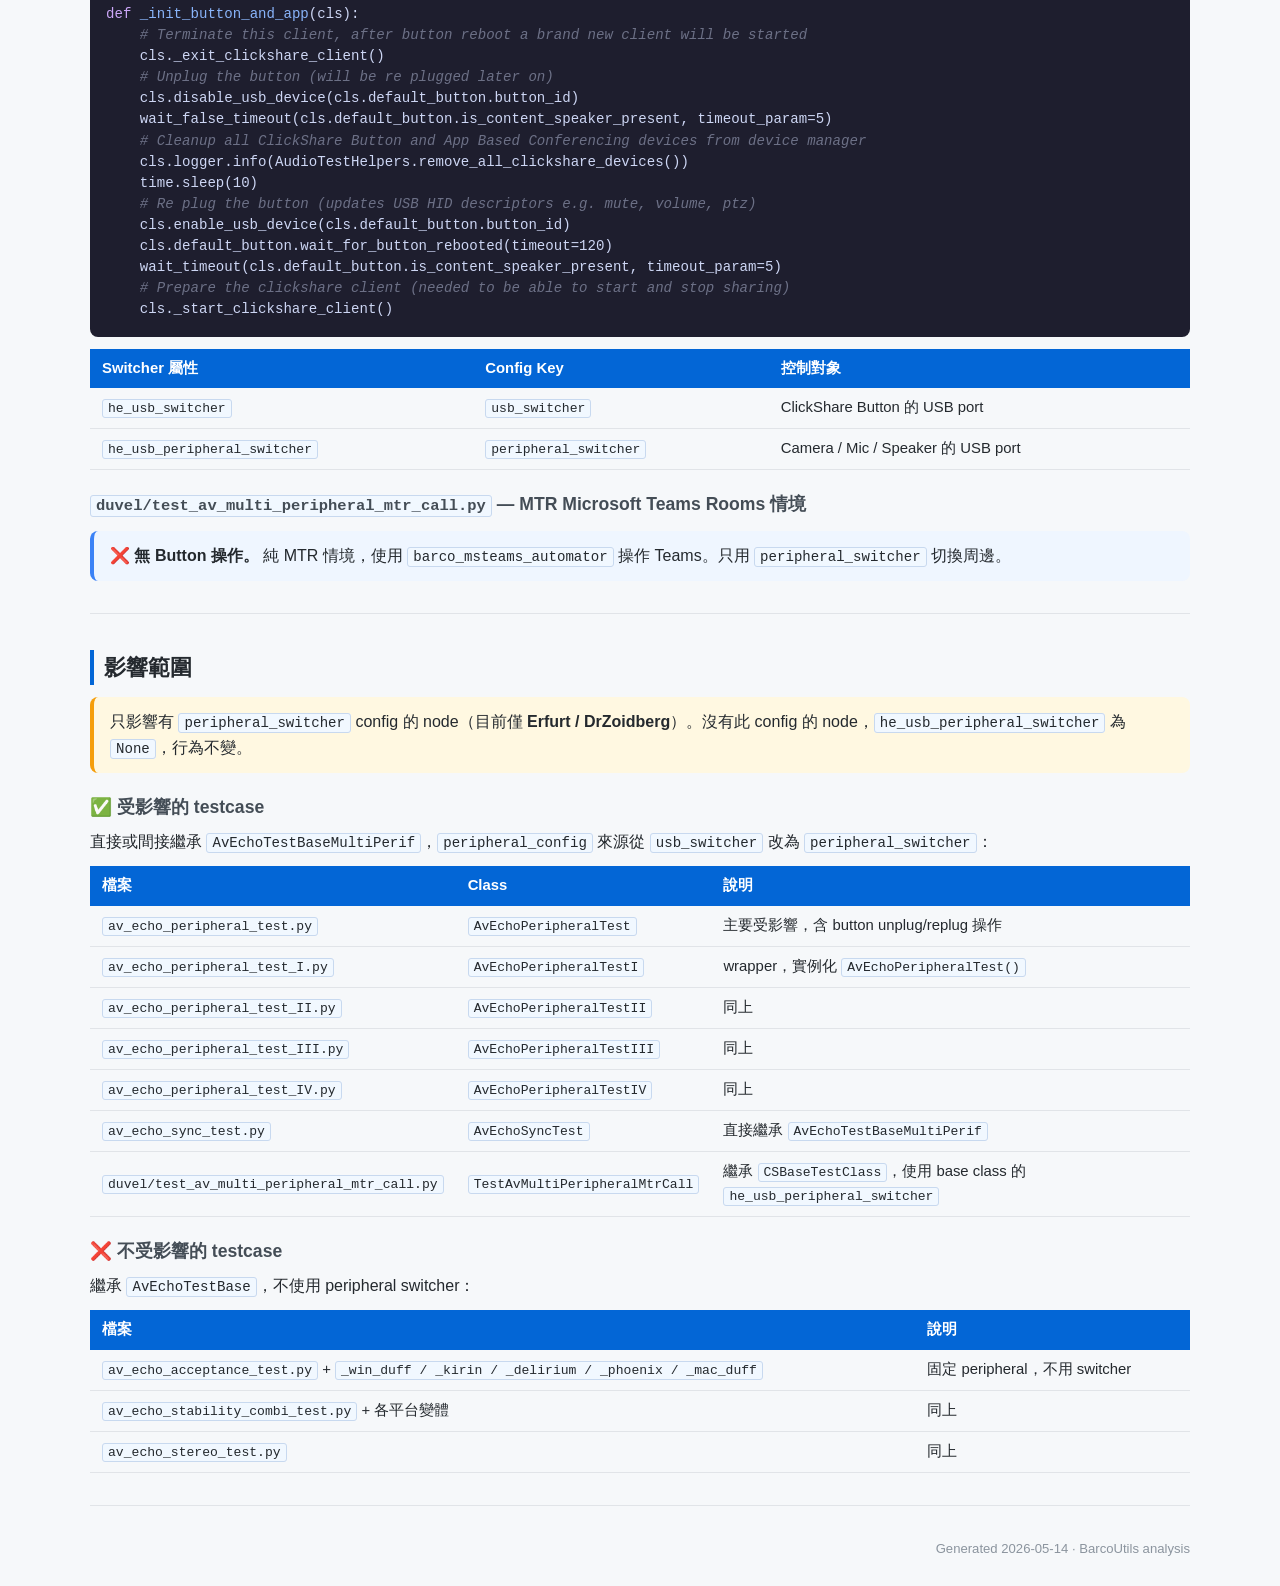
==== commit 7b6f9297: "update Echo_Erfurt.html with GitHub links and actual source code" ====
--- a/doc/Echo_Erfurt.html
+++ b/doc/Echo_Erfurt.html
@@ -271,34 +271,46 @@
 <!-- ═══════════════════════════════════════════════════════ TENTO -->
 <h2>TEnTo Framework 層的改動（PR #3414）</h2>
 
-<h3>1. <code>config_labels.py</code> — 新增 SWITCHER enum</h3>
+<h3>1. <a href="https://github.com/barcoclickshare/TEnTo/blob/master/TEnTo/configurator/config_labels.py" target="_blank"><code>config_labels.py</code></a> — 新增 SWITCHER enum</h3>
 <pre><code><span class="kw">class</span> <span class="fn">SWITCHER</span>(Const):
-    BUTTON_SWITCHER     = <span class="st">"usb_switcher"</span>        <span class="cm"># 給 button/dongle</span>
-    PERIPHERAL_SWITCHER = <span class="st">"peripheral_switcher"</span>  <span class="cm"># 給 camera/mic/speaker（新增）</span></code></pre>
-
-<h3>2. <code>configurator_dut.py</code> — <code>he_usb_switcher()</code> 新增 <code>switcher_type</code> 參數</h3>
-<pre><code><span class="cm"># 修改前：固定讀 "usb_switcher"</span>
-<span class="kw">def</span> <span class="fn">he_usb_switcher</span>(self) -> Optional[IUSBSwitcher]:
-    <span class="kw">if not</span> self.cut.check_item_present(<span class="st">"usb_switcher"</span>): ...
-
-<span class="cm"># 修改後：可指定讀哪個 config 區段</span>
-<span class="kw">def</span> <span class="fn">he_usb_switcher</span>(self, switcher_type=SWITCHER.BUTTON_SWITCHER) -> Optional[IUSBSwitcher]:
-    <span class="kw">if not</span> self.cut.check_item_present(switcher_type): ...</code></pre>
+    BUTTON_SWITCHER = <span class="st">"usb_switcher"</span>
+    PERIPHERAL_SWITCHER = <span class="st">"peripheral_switcher"</span></code></pre>
+
+<h3>2. <a href="https://github.com/barcoclickshare/TEnTo/blob/master/TEnTo/configurator/configurator_dut.py" target="_blank"><code>configurator_dut.py</code></a> — <code>he_usb_switcher()</code> 新增 <code>switcher_type</code> 參數</h3>
+<pre><code><span class="cm"># 修改前（PR #3414 之前）：固定讀 "usb_switcher"</span>
+<span class="kw">def</span> <span class="fn">he_usb_switcher</span>(self) -&gt; Optional[IUSBSwitcher]:
+    <span class="kw">if not</span> self.cut.check_item_present(<span class="st">"usb_switcher"</span>):
+        logger.info(<span class="st">"No USB switcher defined in config file"</span>)
+        <span class="kw">return</span>
+    ...
+
+<span class="cm"># 修改後（現行代碼）：switcher_type 參數決定讀哪個 config 區段</span>
+<span class="kw">def</span> <span class="fn">he_usb_switcher</span>(self, switcher_type=SWITCHER.BUTTON_SWITCHER) -&gt; Optional[he_usb_switcher.IUSBSwitcher]:
+    <span class="cm"># type: () -&gt; he_usb_switcher.IUSBSwitcher</span>
+    <span class="cm">"""</span>
+    <span class="cm">to control the usb switcher</span>
+    <span class="cm">:return: an USBSwitcher object</span>
+    <span class="cm">:rtype: he_usb_switcher.ManualUSBSwitcher | he_usb_switcher.ExtronUSBSwitcher</span>
+    <span class="cm">"""</span>
+    <span class="kw">if not</span> self.cut.check_item_present(switcher_type):
+        logger.info(<span class="st">"No USB switcher defined in config file"</span>)
+        <span class="kw">return</span>
+    ...</code></pre>
 <p>底層實作（<code>ExtronUSBSwitcher</code> / <code>AtenUSBSwitcher</code> / <code>AcronameUsbHub3p</code>）完全相同，差異只在讀哪個 node config 區段，操作哪套物理硬體。</p>
 
-<h3>3. <code>CS_TestClasses_dut.py</code> — base class setUpClass 新增初始化</h3>
-<pre><code><span class="cm"># 舊：只有一個</span>
+<h3>3. <a href="https://github.com/barcoclickshare/TEnTo/blob/master/TEnTo/CS_TestClasses_dut.py" target="_blank"><code>CS_TestClasses_dut.py</code></a> — base class setUpClass 新增初始化</h3>
+<pre><code><span class="cm"># 修改前（PR #3414 之前）：只初始化一個 switcher</span>
 cls.he_usb_switcher = cls.cut.helpers.he_usb_switcher()
 
-<span class="cm"># 新：兩個各自獨立初始化</span>
-cls.he_usb_switcher = cls.cut.helpers.he_usb_switcher()
+<span class="cm"># 修改後（現行代碼）：兩個 switcher 各自獨立初始化</span>
+cls.he_usb_switcher = cls.cut.helpers.he_usb_switcher() <span class="kw">if</span> cls.check_switcher_usage() <span class="kw">else</span> <span class="kw">None</span>
 cls.he_usb_peripheral_switcher = (
     cls.cut.helpers.he_usb_switcher(switcher_type=SWITCHER.PERIPHERAL_SWITCHER)
     <span class="kw">if</span> cls.check_switcher_usage(SWITCHER.PERIPHERAL_SWITCHER)
     <span class="kw">else</span> <span class="kw">None</span>
 )</code></pre>
 
-<h3>4. <code>jenkins_node_labels.py</code> — 新增 <code>USBPeripheralSwitcher</code> Jenkins label</h3>
+<h3>4. <a href="https://github.com/barcoclickshare/TEnTo/blob/master/TEnTo/configurator/jenkins_node_labels.py" target="_blank"><code>jenkins_node_labels.py</code></a> — 新增 <code>USBPeripheralSwitcher</code> Jenkins label</h3>
 <p>新增 Jenkins node label <code>peripheral_switcher</code>，node 啟動時自動驗證：</p>
 <ul style="margin: 6px 0 6px 20px; line-height:1.9;">
   <li>對每個 <code>hosts</code> 裡的 baseunit 建立連線</li>
@@ -306,6 +318,42 @@
   <li>驗證每個 port 的 config 都有 <code>camera</code> 與 <code>speakerphone</code> key</li>
 </ul>
 <p>只有通過驗證的 node 才會被打上此 label，test job 才能排到該機器。</p>
+<pre><code><span class="kw">class</span> <span class="fn">USBPeripheralSwitcher</span>(ITestableNodeLabel):
+    <span class="kw">def</span> <span class="fn">__new__</span>(cls):
+        <span class="kw">return</span> super().__new__(cls, SWITCHER.PERIPHERAL_SWITCHER)
+
+    <span class="kw">def</span> <span class="fn">validate</span>(self, cut=<span class="kw">None</span>, current_jenkins_labels=<span class="kw">None</span>):
+        self.cut = cut
+        <span class="kw">try</span>:
+            usb_peripheral_switcher = cut.helpers.he_usb_switcher(switcher_type=SWITCHER.PERIPHERAL_SWITCHER)
+            switch_config = self.cut.get_configuration_item_value([SWITCHER.PERIPHERAL_SWITCHER])
+            missing_baseunit_ports = []
+            valid_peripheral_connection_found = <span class="kw">False</span>
+            <span class="kw">for</span> baseunit_identifier <span class="kw">in</span> switch_config.get(<span class="st">"hosts"</span>, []):
+                dut = make_base_unit(self.cut, baseunit_identifier)
+                baseunit_model = dut.model_name
+                valid_peripheral_connection_found_for_baseunit = <span class="kw">False</span>
+                failed_ports_for_baseunit = []
+                usb_peripheral_switcher.disable_all_usb_devices()
+                previous_connections = self._get_number_of_connections(dut, baseunit_model)
+                <span class="kw">for</span> usb_port <span class="kw">in</span> switch_config.get(<span class="st">"port_peripheral"</span>, []):
+                    usb_peripheral_switcher.switch_usb_port(baseunit_model, usb_port)
+                    baseunit_peripheral_present = wait_timeout(
+                        self._validate_number_of_connections_changed,
+                        TimeoutParams(timeout=10, no_spam_sleep=1, ...),
+                        dut, baseunit_model, previous_connections,
+                    )
+                    <span class="kw">if</span> baseunit_peripheral_present:
+                        valid_peripheral_connection_found_for_baseunit = <span class="kw">True</span>
+                    <span class="kw">else</span>:
+                        failed_ports_for_baseunit.append(<span class="fn">f</span><span class="st">"{baseunit_model}:{usb_port}"</span>)
+            <span class="kw">if not</span> valid_peripheral_connection_found:
+                self._set_removed_reason(<span class="st">"No peripheral baseunit pair found on switcher."</span>)
+                <span class="kw">return False</span>
+            <span class="kw">return True</span>
+        <span class="kw">except</span> Exception <span class="kw">as</span> e:
+            self._set_removed_reason(<span class="fn">f</span><span class="st">"Failed to validate label due to exception {e}"</span>)
+            <span class="kw">return False</span></code></pre>
 
 <hr>
 
@@ -335,14 +383,35 @@
 <!-- ═══════════════════════════════════════════════════════ TESTCASE ARCH -->
 <h2>Echo Folder Testcase 架構（修改後）</h2>
 
-<h3><code>av_echo_peripheral_test.py</code> — W3/W4 ClickShare Button 情境</h3>
+<h3><a href="https://github.com/barcoclickshare/cx_system_tests/blob/master/_personal_tests/echo/av_echo_peripheral_test.py" target="_blank"><code>av_echo_peripheral_test.py</code></a> / <a href="https://github.com/barcoclickshare/cx_system_tests/blob/master/_personal_tests/echo/av_echo_test_base_multi_perif.py" target="_blank"><code>av_echo_test_base_multi_perif.py</code></a> — W3/W4 ClickShare Button 情境</h3>
 <div class="alert alert-info"><strong>✅ 有 Button 操作。</strong> 每切換一個周邊裝置後，呼叫 <code>_init_button_and_app()</code> 重新插拔 Button，讓 USB HID descriptor 更新。</div>
-<pre><code>切換周邊 (peripheral_switcher)
-  └─ _init_button_and_app()
-       ├── 拔掉 Button  (he_usb_switcher / usb_enableswitch)
-       ├── 清理 device manager ClickShare 裝置
-       ├── 重新插入 Button
-       └── 等待 Button reboot 完成</code></pre>
+<pre><code><span class="cm"># av_echo_test_base_multi_perif.py — _enable_specific_peripheral()</span>
+<span class="kw">def</span> <span class="fn">_enable_specific_peripheral</span>(self, port_key):
+    <span class="kw">if</span> self.he_usb_peripheral_switcher <span class="kw">is not None</span>:
+        self.logger.info(<span class="st">"switching off usb ports"</span>)
+        self.he_usb_peripheral_switcher.disable_usb_device(self.peripheral_config[<span class="st">"port_peripheral"</span>])
+        self.logger.info(<span class="st">"switching on port %s"</span>, port_key)
+        self.he_usb_peripheral_switcher.enable_usb_device(port_key)
+    self.logger.info(<span class="st">"waiting for peripheral to boot.."</span>)
+    time.sleep(30)
+    self._init_button_and_app()
+
+<span class="cm"># av_echo_test_base.py — _init_button_and_app()</span>
+<span class="kw">def</span> <span class="fn">_init_button_and_app</span>(cls):
+    <span class="cm"># Terminate this client, after button reboot a brand new client will be started</span>
+    cls._exit_clickshare_client()
+    <span class="cm"># Unplug the button (will be re plugged later on)</span>
+    cls.disable_usb_device(cls.default_button.button_id)
+    wait_false_timeout(cls.default_button.is_content_speaker_present, timeout_param=5)
+    <span class="cm"># Cleanup all ClickShare Button and App Based Conferencing devices from device manager</span>
+    cls.logger.info(AudioTestHelpers.remove_all_clickshare_devices())
+    time.sleep(10)
+    <span class="cm"># Re plug the button (updates USB HID descriptors e.g. mute, volume, ptz)</span>
+    cls.enable_usb_device(cls.default_button.button_id)
+    cls.default_button.wait_for_button_rebooted(timeout=120)
+    wait_timeout(cls.default_button.is_content_speaker_present, timeout_param=5)
+    <span class="cm"># Prepare the clickshare client (needed to be able to start and stop sharing)</span>
+    cls._start_clickshare_client()</code></pre>
 <table>
   <tr><th>Switcher 屬性</th><th>Config Key</th><th>控制對象</th></tr>
   <tr><td><code>he_usb_switcher</code></td><td><code>usb_switcher</code></td><td>ClickShare Button 的 USB port</td></tr>
